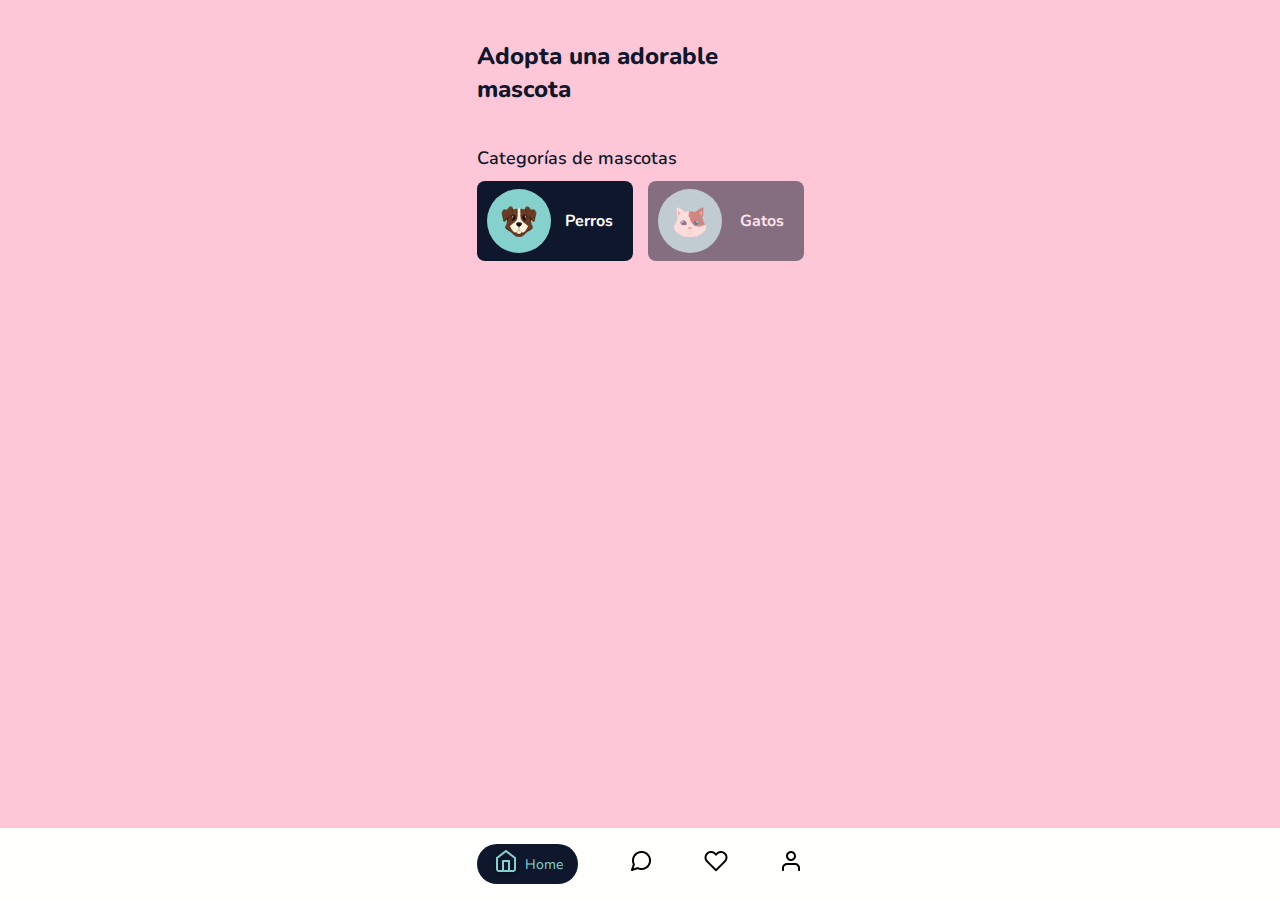
==== index.html @ a1607d9d "Agrego clases predeterminadas y termino la plantilla 5" ====
<!DOCTYPE html>
<html lang="en">
<head>
    <meta charset="UTF-8">
    <meta http-equiv="X-UA-Compatible" content="IE=edge">
    <meta name="viewport" content="width=device-width, initial-scale=1.0">
    <title>App de Adopción</title>
    <!-- FONT NUNITO -->
    <link rel="preconnect" href="https://fonts.gstatic.com">
    <link href="https://fonts.googleapis.com/css2?family=Nunito:wght@400;600;700;800&display=swap" rel="stylesheet">
    <!-- PREDETERMINED STYLES CSS -->
    <link rel="stylesheet" href="css/style.css">
    <!-- CUSTOM CSS -->
    <link rel="stylesheet" href="css/index.css">
    <!-- FONT AWESOME -->
    <link rel="stylesheet" href="https://use.fontawesome.com/releases/v5.15.3/css/all.css" integrity="sha384-SZXxX4whJ79/gErwcOYf+zWLeJdY/qpuqC4cAa9rOGUstPomtqpuNWT9wdPEn2fk" crossorigin="anonymous">
</head>
<body class="primary-background">
    <main class="constraint">
        <h1 class="headline-1">Adopta una adorable mascota</h1>

        <div id="category-container">
            <p class="subtitle-1 ">Categorías de mascotas</p>
            <div id="buttons-category-container">
                <div id="dog-category" class="button-category button">
                    <div class="icon icon-dog">

                    </div>
                    <p class="body-1-bold text-color-white">Perros</p>
                </div>
                <div id="cat-category" class="button-category opacity button">
                    <div class="icon icon-cat">

                    </div>
                    <p class="body-1-bold text-color-white">Gatos</p>
                </div>
            </div>
        </div>
    </main>


    <div id="nav-bar-container">
        <nav id="nav-bar" class="constraint">
            <div class="nav-img-container button selected">
                <img  src="img/home-green.png" alt="home">
                <p class="text-color-green body-2-regular">Home</p>
            </div>
            <div class="nav-img-container">
                <img src="img/message-circle.png" alt="search">
            </div>
            <div class="nav-img-container">
                <img src="img/heart.png" alt="favourites">
            </div>
            <div class="nav-img-container">
                <img src="img/user.png" alt="chat">
            </div>
            
            
            
            
        </nav>
    </div>

    <script src="js/main.js"></script>
</body>
</html>
---- css/style.css ----
:root{
    --color-primary:#FEC7D7;
    --color-secondary:#A786DF;
    --color-tertiary: #D9D4E7;
    --color-green: #85D1CE;
    --color-blue: #91C1D7;
    --color-white: #FFFFFE;
    --color-black: #0E172C;
    --color-gray: #535353;
    --font-family: "Nunito", sans-serif;

}

*{
    margin: 0;
    padding: 0;
    box-sizing: border-box;
    font-family: var(--font-family);
    color: var(--color-black);
}

.primary-background{
    background-color: var(--color-primary);
}

.text-color-black{
    color: var(--color-black);
}

.text-color-white{
    color: var(--color-white);
}

.text-color-gray{
    color: var(--color-gray);
}

.text-color-blue{
    color: var(--color-blue);
}

.text-color-green{
    color: var(--color-green);
}

.headline-1{
    font-weight: 800;
    font-size: 24px;
    line-height: 33px;
}

.headline-2{
    font-weight: 700;
    font-size: 18px;
    line-height: 25px;
}

.subtitle-1{
    font-weight: 600;
    font-size: 18px;
    line-height: 25px;
    letter-spacing: 0.15%;
}

.subtitle-2{
    font-weight: 600;
    font-size: 12px;
    line-height: 16px;
    letter-spacing: 0.1%;
}

.body-1-regular{
    font-weight: 400;
    font-size: 16px;
    line-height: 24px;
    letter-spacing: 0.5%;
}

.body-1-bold{
    font-weight: 700;
    font-size: 16px;
    line-height: 24px;
    letter-spacing: 0.5%;
}

.body-2-regular{
    font-weight: 400;
    font-size: 14px;
    line-height: 19px;
    letter-spacing: 0.5%;
}

.body-2-bold{
    font-weight: 700;
    font-size: 14px;
    line-height: 19px;
    letter-spacing: 0.5%;
}

.button-text{
    font-weight: 600;
    font-size: 14px;
    line-height: 16px;
    letter-spacing: 1.25%;
}

.caption{
    font-weight: 400;
    font-size: 11px;
    line-height: 15px;
    letter-spacing: 0.5%;
}


.card {
    background-image: linear-gradient( rgba(255, 255, 255, 0), rgba(255, 255, 255, 0.158), rgba(0, 0, 0, 0.863)), url(imagenes/perro11.jpg);
    height: 250px;
    width: 156px;
    padding: 16px;
    border-radius: 16px;
    border: none;
    margin-bottom: 15px;
}

.card2{
    display: flex;
    flex-direction: column;
    justify-content: flex-end;
    align-items: flex-start;
    padding: 16px;
    position: relative;
    width: 156px;
    height: 250px;
    background: linear-gradient(180deg, rgba(255, 255, 255, 0) 26.42%, #000000 99.33%), url(6191644600.jpg);
    border: 1px solid #000000;
    box-sizing: border-box;
    filter: drop-shadow(0px 4px 4px rgba(0, 0, 0, 0.25));
    border-radius: 16px;
}

.button{
    background-color: var(--color-black);
    text-decoration: none;
    border: none;
    color: var(--color-white);
    cursor: pointer;
    display: flex;
    justify-content: center;
    align-items: center;
}

.hidden{
    display: none;
}

.constraint{
    max-width: 327px;
    margin: 0 auto;
}

.selected{
    height: 40px;
    border-radius: 80px;
    display: flex;
    align-items: center;
    justify-content: space-between;
    padding: 0 15px;
}

.selected > img{
    margin-right: 5px;
}

.opacity{
    opacity: 50%;
}
---- css/index.css ----
:root{
    --color-primary:#FEC7D7;
    --color-secondary:#A786DF;
    --color-tertiary: #D9D4E7;
    --color-green: #85D1CE;
    --color-blue: #91C1D7;
    --color-white: #FFFFFE;
    --color-black: #0E172C;
    --color-gray: #535353;
    --font-family: "Nunito", sans-serif;
}
/* 
body{
    display: flex;
    justify-content: center;
    text-align: center;
    align-items: center;
} */

.headline-1{
    margin: 40px 0;
}

#buttons-category-container{
    display: flex;
    justify-content: space-between;
    padding-top: 10px;
}

.button-category{
    width: 156px;
    height: 80px;
    border-radius: 8px;
}

.icon{
    background-color: var(--color-green);
    width: 64px;
    height: 64px;
    border-radius: 50%;
    background-repeat: no-repeat;
    background-position: center;
}

.icon-dog{
    background-image: url("/img/perros.png");
}

.icon-cat{
    background-image: url("/img/gatos.png");
}

.button-category{
    justify-content: space-between;
    padding-left: 10px;
    padding-right: 20px;
}

#nav-bar-container{
    position: fixed;
    bottom: 0;
    left: 0;
    right: 0;
    height: 72px;
    background-color: var(--color-white);
}

#nav-bar{
    height: 100%;
    display: flex;
    justify-content: space-between;
    align-items: center;
}
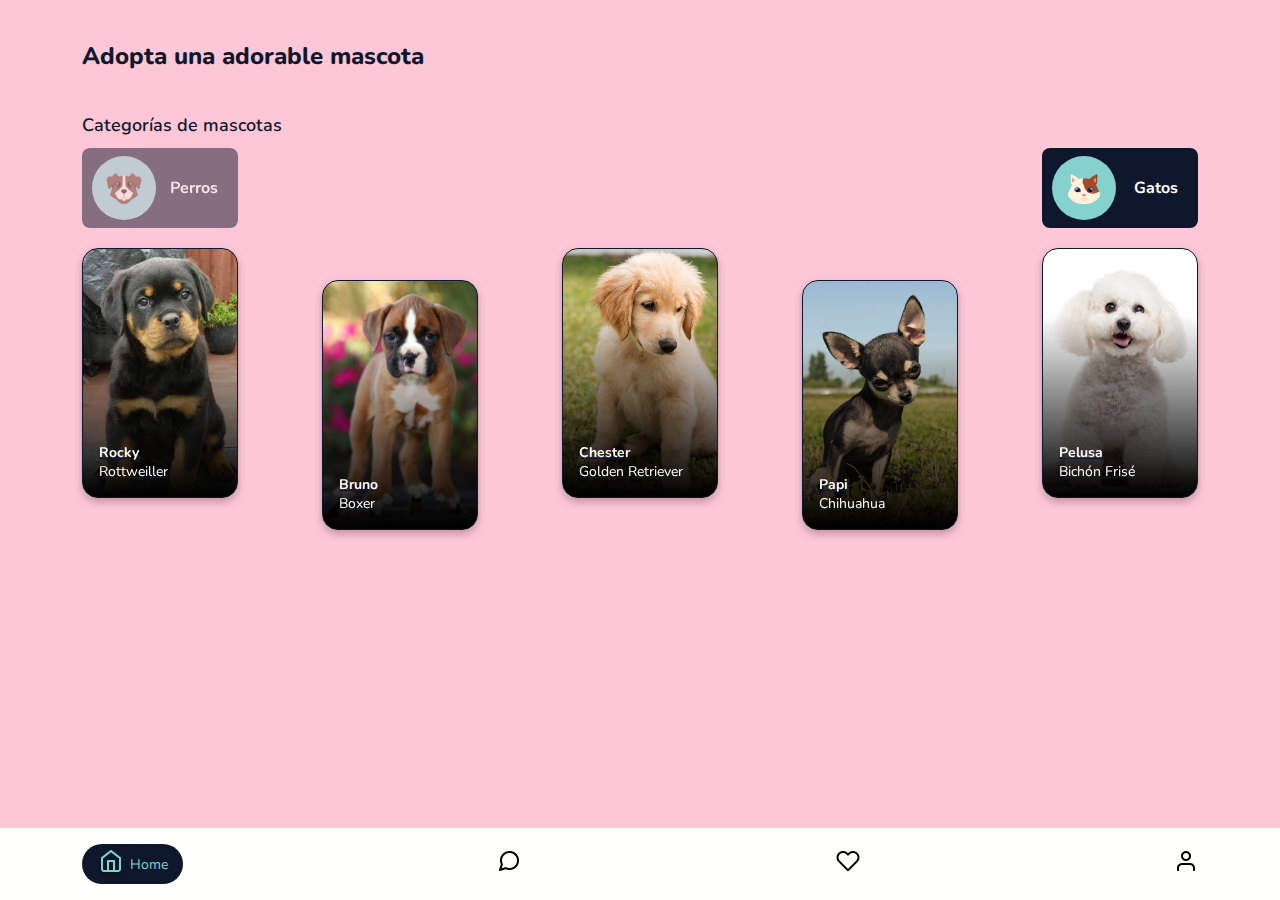
==== commit fe0b6b2c: "Termino funcionalidad de la pagina home" ====
--- a/index.html
+++ b/index.html
@@ -8,59 +8,59 @@
     <!-- FONT NUNITO -->
     <link rel="preconnect" href="https://fonts.gstatic.com">
     <link href="https://fonts.googleapis.com/css2?family=Nunito:wght@400;600;700;800&display=swap" rel="stylesheet">
+    <!-- FONT AWESOME -->
+    <link rel="stylesheet" href="https://use.fontawesome.com/releases/v5.15.3/css/all.css" integrity="sha384-SZXxX4whJ79/gErwcOYf+zWLeJdY/qpuqC4cAa9rOGUstPomtqpuNWT9wdPEn2fk" crossorigin="anonymous">
     <!-- PREDETERMINED STYLES CSS -->
     <link rel="stylesheet" href="css/style.css">
     <!-- CUSTOM CSS -->
-    <link rel="stylesheet" href="css/index.css">
-    <!-- FONT AWESOME -->
-    <link rel="stylesheet" href="https://use.fontawesome.com/releases/v5.15.3/css/all.css" integrity="sha384-SZXxX4whJ79/gErwcOYf+zWLeJdY/qpuqC4cAa9rOGUstPomtqpuNWT9wdPEn2fk" crossorigin="anonymous">
+    <link rel="stylesheet" href="css/index.css"> 
 </head>
-<body class="primary-background">
+<body class="primary-background navigator-padding">
     <main class="constraint">
         <h1 class="headline-1">Adopta una adorable mascota</h1>
 
-        <div id="category-container">
+        <section id="category-container">
             <p class="subtitle-1 ">Categorías de mascotas</p>
             <div id="buttons-category-container">
-                <div id="dog-category" class="button-category button">
+                <div name="dog-category" id="dog-category" class="button-category button dog-button" >
                     <div class="icon icon-dog">
 
                     </div>
                     <p class="body-1-bold text-color-white">Perros</p>
                 </div>
-                <div id="cat-category" class="button-category opacity button">
+                <div id="cat-category" class="button-category button cat-button opacity">
                     <div class="icon icon-cat">
 
                     </div>
                     <p class="body-1-bold text-color-white">Gatos</p>
                 </div>
             </div>
-        </div>
+        </section>
+        <section class="cards-container">
+            
+        </section>
     </main>
 
 
-    <div id="nav-bar-container">
-        <nav id="nav-bar" class="constraint">
-            <div class="nav-img-container button selected">
+    <div class="nav-bar-container">
+        <nav class="nav-bar constraint">
+            <div id="home-icon" class="nav-img-container button selected">
                 <img  src="img/home-green.png" alt="home">
                 <p class="text-color-green body-2-regular">Home</p>
             </div>
-            <div class="nav-img-container">
-                <img src="img/message-circle.png" alt="search">
+            <div id="chat-icon" class="nav-img-container">
+                <a href="mensajes.html"><img src="img/message-circle.png" alt="chat"></a>
             </div>
-            <div class="nav-img-container">
-                <img src="img/heart.png" alt="favourites">
+            <div id="favourites-icon" class="nav-img-container">
+                <a href="favourites.html"><img src="img/heart.png" alt="favourites"></a>
             </div>
-            <div class="nav-img-container">
-                <img src="img/user.png" alt="chat">
+            <div id="user-icon" class="nav-img-container">
+                <a href="user.html"><img src="img/user.png" alt="user"></a>
             </div>
-            
-            
-            
             
         </nav>
     </div>
 
-    <script src="js/main.js"></script>
+    <script type="module" src="js/main.js"></script>
 </body>
 </html>--- a/css/style.css
+++ b/css/style.css
@@ -8,7 +8,6 @@
     --color-black: #0E172C;
     --color-gray: #535353;
     --font-family: "Nunito", sans-serif;
-
 }
 
 *{
@@ -23,6 +22,10 @@
     background-color: var(--color-primary);
 }
 
+.white-background{
+    background-color: var(--color-white);
+}
+
 .text-color-black{
     color: var(--color-black);
 }
@@ -41,6 +44,11 @@
 
 .text-color-green{
     color: var(--color-green);
+}
+
+.padding-title{
+    padding-top: 30px;
+    padding-bottom: 20px;
 }
 
 .headline-1{
@@ -111,31 +119,84 @@
     letter-spacing: 0.5%;
 }
 
-
-.card {
-    background-image: linear-gradient( rgba(255, 255, 255, 0), rgba(255, 255, 255, 0.158), rgba(0, 0, 0, 0.863)), url(imagenes/perro11.jpg);
+.cards-container{
+    display: flex;
+    flex-wrap: wrap;
+    justify-content: space-between;
+    padding: 20px 0;
+}
+
+.card{
+    margin: 16px 0;
+    width: 156px;
     height: 250px;
-    width: 156px;
-    padding: 16px;
+    /* background-image: linear-gradient(180deg, rgba(255, 255, 255, 0) 26.42%, #000000 99.33%), url("/img/rocky.png"); */
+    background-repeat: no-repeat;
+    background-position: center;
+    background-size: cover;
+    border: 1px solid var(--color-black);
     border-radius: 16px;
-    border: none;
-    margin-bottom: 15px;
-}
-
-.card2{
+    filter: drop-shadow(0px 4px 4px rgba(0, 0, 0, 0.25));
     display: flex;
     flex-direction: column;
     justify-content: flex-end;
-    align-items: flex-start;
     padding: 16px;
+}
+
+.relative-down{
     position: relative;
-    width: 156px;
-    height: 250px;
-    background: linear-gradient(180deg, rgba(255, 255, 255, 0) 26.42%, #000000 99.33%), url(6191644600.jpg);
-    border: 1px solid #000000;
-    box-sizing: border-box;
-    filter: drop-shadow(0px 4px 4px rgba(0, 0, 0, 0.25));
-    border-radius: 16px;
+    top: 16px;
+}
+
+.relative-up{
+    position: relative;
+    bottom: 16px;
+}
+
+.back-button{
+    display: inline-block;
+    height: 44px;
+    width: 44px;
+    border-radius: 50%;
+    display: flex;
+    position: absolute;
+    top: 30px;
+    left: 30px;
+}
+
+.contact-img{
+    height: 64px;
+    min-width: 64px;
+    border-radius: 50%;
+    overflow: hidden;
+    border: 3px solid var(--color-green);
+    margin-right: 10px;   
+}
+
+.contact-img img{
+    max-width: 100%;
+    height: 100%;
+}
+
+
+.nav-bar-container{
+    position: fixed;
+    bottom: 0;
+    left: 0;
+    right: 0;
+    height: 72px;
+    background-color: var(--color-white);
+}
+
+.nav-bar{
+    height: 100%;
+    display: flex;
+    justify-content: space-between;
+    align-items: center;
+}
+
+.navigator-padding{
+    padding-bottom: 72px;
 }
 
 .button{
@@ -154,7 +215,7 @@
 }
 
 .constraint{
-    max-width: 327px;
+    max-width: 87.2%;
     margin: 0 auto;
 }
 
@@ -165,6 +226,7 @@
     align-items: center;
     justify-content: space-between;
     padding: 0 15px;
+    cursor: default;
 }
 
 .selected > img{
@@ -173,4 +235,5 @@
 
 .opacity{
     opacity: 50%;
+    cursor: default;
 }--- a/css/index.css
+++ b/css/index.css
@@ -56,18 +56,3 @@
     padding-right: 20px;
 }
 
-#nav-bar-container{
-    position: fixed;
-    bottom: 0;
-    left: 0;
-    right: 0;
-    height: 72px;
-    background-color: var(--color-white);
-}
-
-#nav-bar{
-    height: 100%;
-    display: flex;
-    justify-content: space-between;
-    align-items: center;
-}
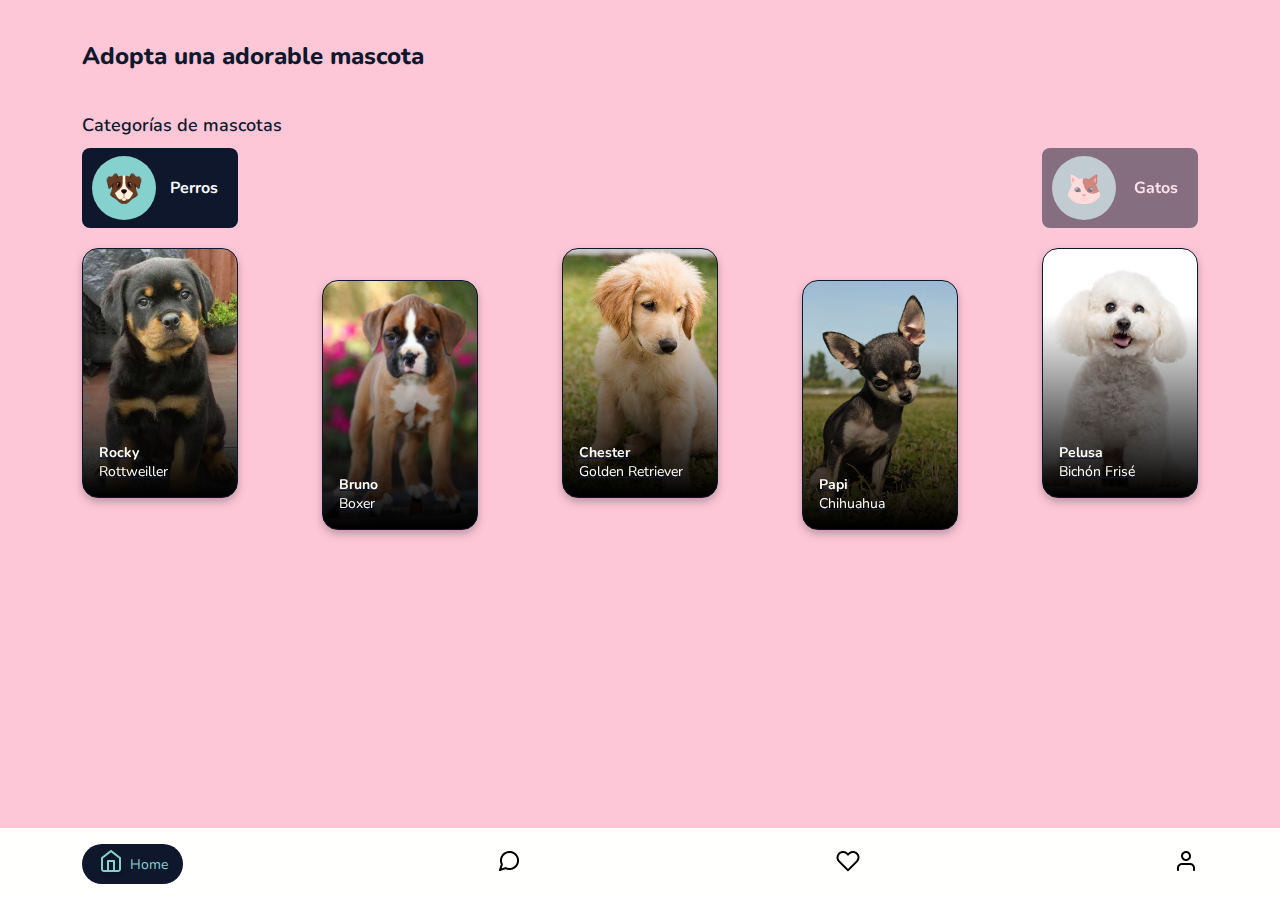
==== commit 0eb3be7d: "Termino animaciones y acabados de movil y tablet" ====
--- a/index.html
+++ b/index.html
@@ -15,7 +15,7 @@
     <!-- CUSTOM CSS -->
     <link rel="stylesheet" href="css/index.css"> 
 </head>
-<body class="primary-background navigator-padding">
+<body class="primary-background navigator-padding scene_element scene_element--fadein">
     <main class="constraint">
         <h1 class="headline-1">Adopta una adorable mascota</h1>
 
@@ -28,7 +28,7 @@
                     </div>
                     <p class="body-1-bold text-color-white">Perros</p>
                 </div>
-                <div id="cat-category" class="button-category button cat-button opacity">
+                <div id="cat-category" class="button-category button cat-button">
                     <div class="icon icon-cat">
 
                     </div>
--- a/css/style.css
+++ b/css/style.css
@@ -235,5 +235,94 @@
 
 .opacity{
     opacity: 50%;
-    cursor: default;
-}+    cursor: pointer;
+}
+
+.on-the-right{
+    transform: translate3D(10%, 0, 10px);
+}
+
+.on-the-left{
+    transform: translate3d(-100%, 0, 0);
+}
+
+
+.scene_element {
+    animation-duration: 0.5s;
+    transition-timing-function: ease-in;
+    animation-fill-mode: both;
+}
+.scene_element--fadein {
+    animation-name: fadeIn;
+}
+.scene_element--fadeinup {
+    animation-name: fadeInUp;
+}
+.scene_element--fadeinright {
+    animation-name: fadeInRight;
+}
+.scene_element--fadeoutright {
+    animation-name: fadeOutRight;
+}
+.scene_element--fadeinleft {
+    animation-name: fadeInLeft;
+}
+
+@keyframes fadeIn {
+0% {
+    opacity: 0;
+}
+
+100% {
+    opacity: 1;
+}
+}
+
+@keyframes fadeInUp {
+0% {
+    opacity: 0;
+    transform: translate3d(0, 100%, 0);
+}
+
+100% {
+    opacity: 1;
+    transform: none;
+}
+}
+
+@keyframes fadeInRight {
+0% {
+    opacity: 0;
+    transform: translate3d(100%, 0, 0);
+}
+
+100% {
+    opacity: 1;
+    transform: none;
+}
+}
+
+@keyframes fadeOutRight {
+    0% {
+        opacity: 1;
+        transform: none;
+    }
+    
+    100% {
+        opacity: 0;
+        transform: translate3d(-100%, 0, 0);
+        
+    }
+    }
+
+@keyframes fadeInLeft {
+0% {
+    opacity: 0;
+    transform: translate3d(-100%, 0, 0);
+}
+
+100% {
+    opacity: 1;
+    transform: none;
+}
+}
--- a/css/index.css
+++ b/css/index.css
@@ -56,3 +56,7 @@
     padding-right: 20px;
 }
 
+.no-select{
+    cursor: default;
+}
+
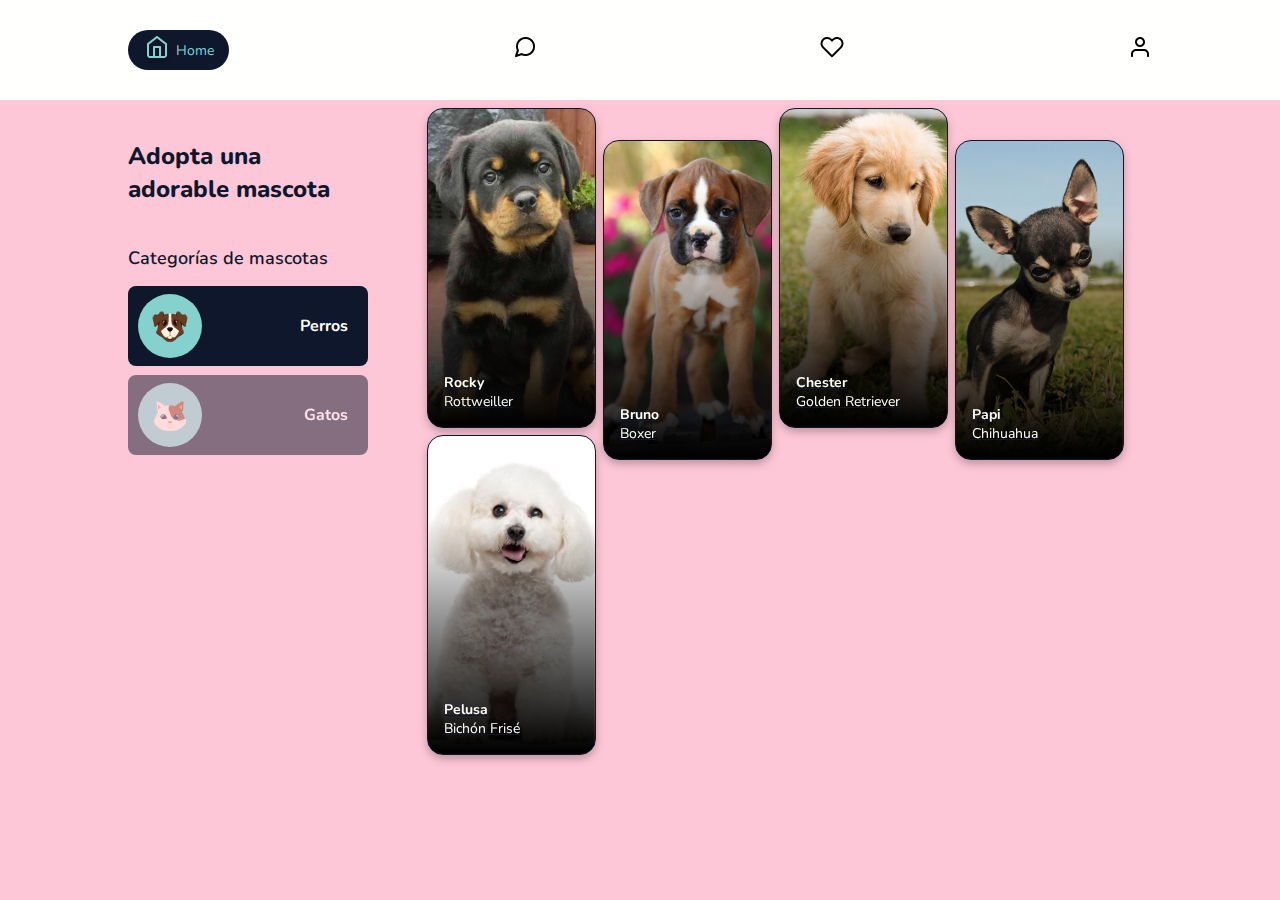
==== commit 2585fef1: "Termino el proyecto" ====
--- a/index.html
+++ b/index.html
@@ -17,9 +17,10 @@
 </head>
 <body class="primary-background navigator-padding scene_element scene_element--fadein">
     <main class="constraint">
-        <h1 class="headline-1">Adopta una adorable mascota</h1>
+        
 
         <section id="category-container">
+            <h1 class="headline-1">Adopta una adorable mascota</h1>
             <p class="subtitle-1 ">Categorías de mascotas</p>
             <div id="buttons-category-container">
                 <div name="dog-category" id="dog-category" class="button-category button dog-button" >
--- a/css/index.css
+++ b/css/index.css
@@ -60,3 +60,74 @@
     cursor: default;
 }
 
+
+@media (min-width:900px){
+    .nav-bar-container{
+        top: 0;
+        height: 100px;
+    }
+    .navigator-padding{
+        padding-top: 100px;
+    }
+
+    .constraint{
+        max-width: 80%;
+    }
+
+    main{
+        display:flex;
+    }
+    
+    #category-container{
+        flex-grow: 1;
+        width: 250px;
+        display: block;
+        padding: 0 50px 0 0;
+        min-height: 100%;
+    }
+
+    #category-container h1{
+        position: sticky;
+        top: 140px;
+    }
+
+    #category-container p{
+        position: sticky;
+        top: 244px;
+    }
+
+    #category-container #buttons-category-container{
+        position: sticky;
+        top: 268px;
+    }
+
+    #buttons-category-container{
+        display: flex;
+        flex-direction: column;
+    }
+    
+    #buttons-category-container .button-category{
+        margin: 2% 0;
+        width: 100%;
+    }
+
+    .cards-container{
+        flex-grow: 4;
+        display: flex;
+        
+        justify-content:flex-start ;
+    }
+
+    .cards-container a{
+        width: 24%;
+        padding: 0.5%;
+    }
+    .card{
+        height: 25vw;
+        width: 100%;
+        margin: 0 5px;
+    }
+    /* .card{
+        width: 60vw;
+    } */
+}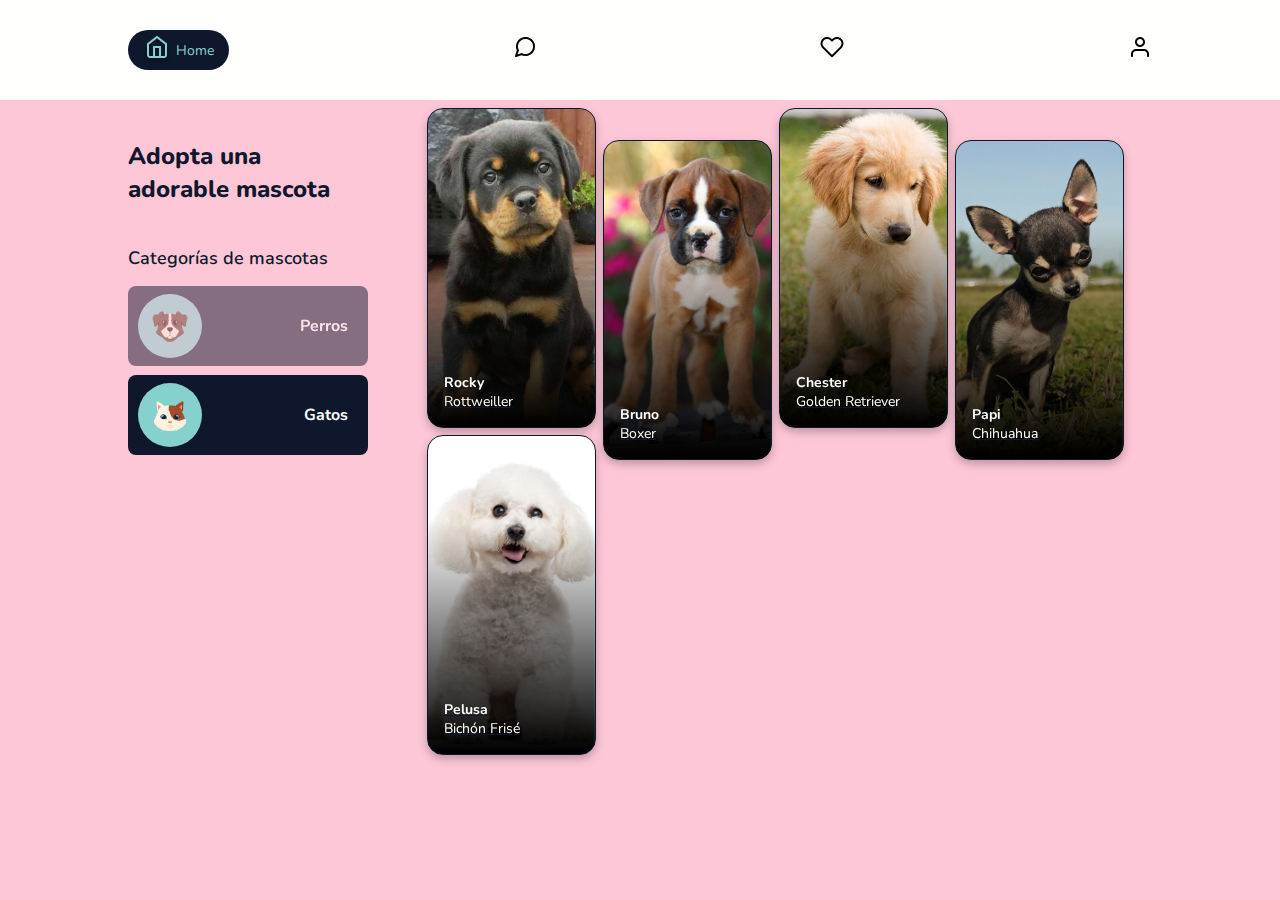
==== commit 87d139cc: "fix(main)#1: show correctly icon images" ====
--- a/index.html
+++ b/index.html
@@ -24,14 +24,14 @@
             <p class="subtitle-1 ">Categorías de mascotas</p>
             <div id="buttons-category-container">
                 <div name="dog-category" id="dog-category" class="button-category button dog-button" >
-                    <div class="icon icon-dog">
-
+                    <div class="icon">
+                        <img src="/img/perros2.png" alt="dog">
                     </div>
                     <p class="body-1-bold text-color-white">Perros</p>
                 </div>
                 <div id="cat-category" class="button-category button cat-button">
-                    <div class="icon icon-cat">
-
+                    <div class="icon">
+                        <img src="/img/gatos2.png" alt="cat">
                     </div>
                     <p class="body-1-bold text-color-white">Gatos</p>
                 </div>
--- a/css/index.css
+++ b/css/index.css
@@ -9,13 +9,6 @@
     --color-gray: #535353;
     --font-family: "Nunito", sans-serif;
 }
-/* 
-body{
-    display: flex;
-    justify-content: center;
-    text-align: center;
-    align-items: center;
-} */
 
 .headline-1{
     margin: 40px 0;
@@ -38,16 +31,9 @@
     width: 64px;
     height: 64px;
     border-radius: 50%;
-    background-repeat: no-repeat;
-    background-position: center;
-}
-
-.icon-dog{
-    background-image: url("/img/perros.png");
-}
-
-.icon-cat{
-    background-image: url("/img/gatos.png");
+    display: flex;
+    justify-content: center;
+    align-items: center;
 }
 
 .button-category{
@@ -127,7 +113,4 @@
         width: 100%;
         margin: 0 5px;
     }
-    /* .card{
-        width: 60vw;
-    } */
 }